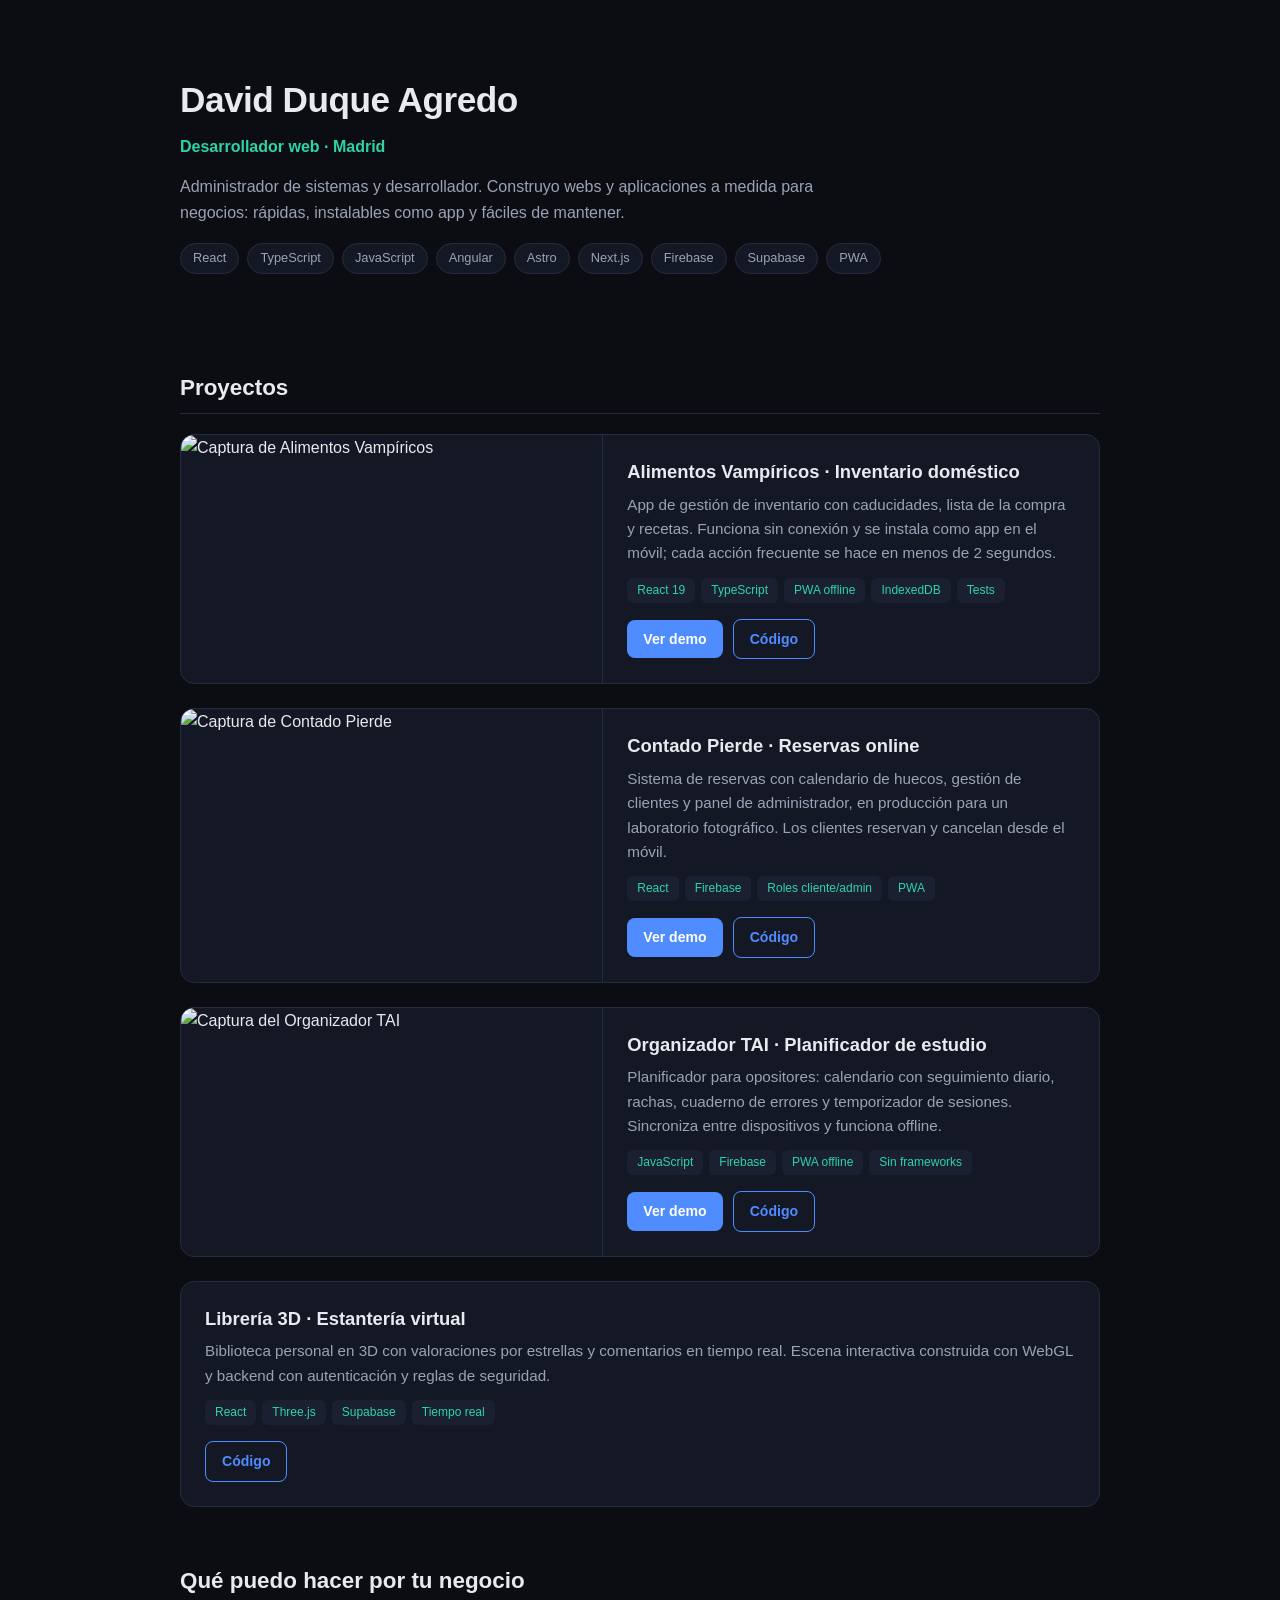
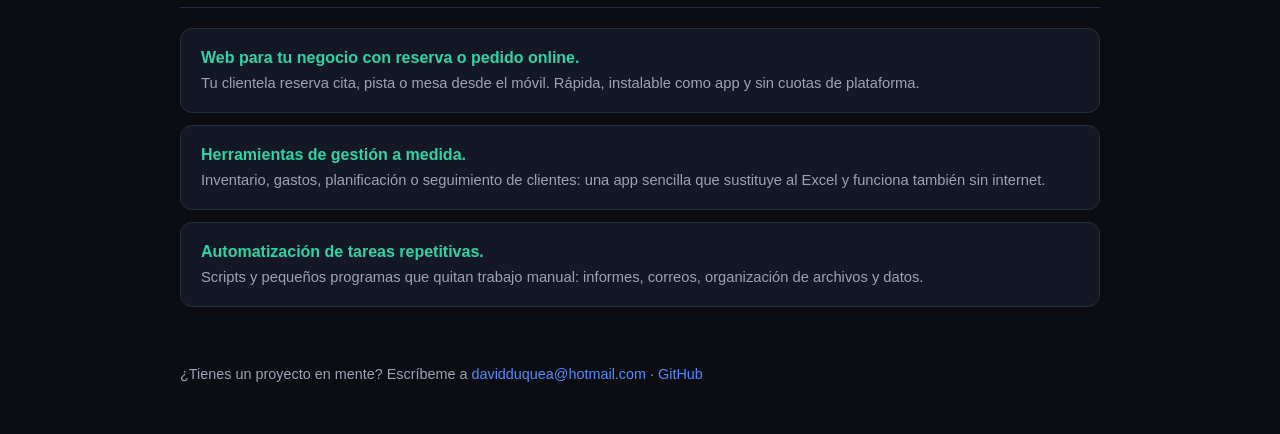
==== index.html @ e61945f4 "Rename 1-index.html to index.html" ====
<!DOCTYPE html>
<html lang="es">
<head>
<meta charset="UTF-8">
<meta name="viewport" content="width=device-width, initial-scale=1.0">
<title>David Duque Agredo · Desarrollador web</title>
<meta name="description" content="Portfolio de David Duque Agredo, desarrollador web en Madrid. Webs para negocios, apps de gestión a medida y automatización.">
<style>
  :root { --bg:#0b0d12; --panel:#141824; --panel2:#1a2030; --txt:#e8eaf0; --mut:#9aa3b5; --acc:#4f8cff; --acc2:#2dd4a7; }
  * { margin:0; padding:0; box-sizing:border-box; }
  body { background:var(--bg); color:var(--txt); font-family:-apple-system,BlinkMacSystemFont,"Segoe UI",Roboto,"Helvetica Neue",Arial,sans-serif; line-height:1.6; }
  .wrap { max-width:960px; margin:0 auto; padding:0 20px; }
  header { padding:72px 0 40px; }
  h1 { font-size:2.2rem; letter-spacing:-.5px; }
  .tag { color:var(--acc2); font-weight:600; margin-top:6px; }
  .intro { color:var(--mut); max-width:640px; margin-top:14px; }
  .badges { margin-top:18px; display:flex; flex-wrap:wrap; gap:8px; }
  .badge { background:var(--panel); border:1px solid #242c3f; color:var(--mut); font-size:.8rem; padding:4px 12px; border-radius:999px; }
  h2 { font-size:1.4rem; margin:56px 0 20px; padding-bottom:8px; border-bottom:1px solid #242c3f; }
  .proj { background:var(--panel); border:1px solid #242c3f; border-radius:14px; overflow:hidden; margin-bottom:24px; display:flex; flex-direction:column; }
  .proj img { width:100%; display:block; border-bottom:1px solid #242c3f; }
  .proj-body { padding:22px 24px 24px; }
  .proj h3 { font-size:1.15rem; margin-bottom:6px; }
  .proj p { color:var(--mut); font-size:.95rem; }
  .tech { margin:12px 0 16px; display:flex; flex-wrap:wrap; gap:6px; }
  .tech span { background:var(--panel2); color:var(--acc2); font-size:.75rem; padding:3px 10px; border-radius:6px; }
  .btns a { display:inline-block; text-decoration:none; font-size:.88rem; font-weight:600; padding:8px 16px; border-radius:8px; margin-right:10px; }
  .btns .demo { background:var(--acc); color:#fff; }
  .btns .code { background:transparent; color:var(--acc); border:1px solid var(--acc); }
  ul.serv { list-style:none; }
  ul.serv li { background:var(--panel); border:1px solid #242c3f; border-radius:12px; padding:16px 20px; margin-bottom:12px; }
  ul.serv b { color:var(--acc2); }
  ul.serv p { color:var(--mut); font-size:.92rem; margin-top:2px; }
  footer { margin:56px 0 48px; color:var(--mut); font-size:.9rem; }
  footer a { color:var(--acc); text-decoration:none; }
  @media (min-width:720px){ .proj{flex-direction:row;} .proj img{width:46%;border-bottom:none;border-right:1px solid #242c3f;object-fit:cover;} .proj-body{flex:1;} }
</style>
</head>
<body>
<div class="wrap">
  <header>
    <h1>David Duque Agredo</h1>
    <div class="tag">Desarrollador web · Madrid</div>
    <p class="intro">Administrador de sistemas y desarrollador. Construyo webs y aplicaciones a medida para negocios: rápidas, instalables como app y fáciles de mantener.</p>
    <div class="badges">
      <span class="badge">React</span><span class="badge">TypeScript</span><span class="badge">JavaScript</span>
      <span class="badge">Angular</span><span class="badge">Astro</span><span class="badge">Next.js</span>
      <span class="badge">Firebase</span><span class="badge">Supabase</span><span class="badge">PWA</span>
    </div>
  </header>

  <h2>Proyectos</h2>

  <div class="proj">
    <img src="img/supervampiros.png" alt="Captura de Alimentos Vampíricos">
    <div class="proj-body">
      <h3>Alimentos Vampíricos · Inventario doméstico</h3>
      <p>App de gestión de inventario con caducidades, lista de la compra y recetas. Funciona sin conexión y se instala como app en el móvil; cada acción frecuente se hace en menos de 2 segundos.</p>
      <div class="tech"><span>React 19</span><span>TypeScript</span><span>PWA offline</span><span>IndexedDB</span><span>Tests</span></div>
      <div class="btns"><a class="demo" href="supervampiros/">Ver demo</a><a class="code" href="https://github.com/kagobio/superVampiros">Código</a></div>
    </div>
  </div>

  <div class="proj">
    <img src="img/contado-pierde.png" alt="Captura de Contado Pierde">
    <div class="proj-body">
      <h3>Contado Pierde · Reservas online</h3>
      <p>Sistema de reservas con calendario de huecos, gestión de clientes y panel de administrador, en producción para un laboratorio fotográfico. Los clientes reservan y cancelan desde el móvil.</p>
      <div class="tech"><span>React</span><span>Firebase</span><span>Roles cliente/admin</span><span>PWA</span></div>
      <div class="btns"><a class="demo" href="contado-pierde/">Ver demo</a><a class="code" href="https://github.com/kagobio/contado-pierde">Código</a></div>
    </div>
  </div>

  <div class="proj">
    <img src="img/organizadortai.png" alt="Captura del Organizador TAI">
    <div class="proj-body">
      <h3>Organizador TAI · Planificador de estudio</h3>
      <p>Planificador para opositores: calendario con seguimiento diario, rachas, cuaderno de errores y temporizador de sesiones. Sincroniza entre dispositivos y funciona offline.</p>
      <div class="tech"><span>JavaScript</span><span>Firebase</span><span>PWA offline</span><span>Sin frameworks</span></div>
      <div class="btns"><a class="demo" href="organizadortai/">Ver demo</a><a class="code" href="https://github.com/kagobio/organizadorTAI">Código</a></div>
    </div>
  </div>

  <div class="proj">
    <div class="proj-body">
      <h3>Librería 3D · Estantería virtual</h3>
      <p>Biblioteca personal en 3D con valoraciones por estrellas y comentarios en tiempo real. Escena interactiva construida con WebGL y backend con autenticación y reglas de seguridad.</p>
      <div class="tech"><span>React</span><span>Three.js</span><span>Supabase</span><span>Tiempo real</span></div>
      <div class="btns"><a class="code" href="https://github.com/kagobio/Libreria">Código</a></div>
    </div>
  </div>

  <h2>Qué puedo hacer por tu negocio</h2>
  <ul class="serv">
    <li><b>Web para tu negocio con reserva o pedido online.</b><p>Tu clientela reserva cita, pista o mesa desde el móvil. Rápida, instalable como app y sin cuotas de plataforma.</p></li>
    <li><b>Herramientas de gestión a medida.</b><p>Inventario, gastos, planificación o seguimiento de clientes: una app sencilla que sustituye al Excel y funciona también sin internet.</p></li>
    <li><b>Automatización de tareas repetitivas.</b><p>Scripts y pequeños programas que quitan trabajo manual: informes, correos, organización de archivos y datos.</p></li>
  </ul>

  <footer>
    ¿Tienes un proyecto en mente? Escríbeme a <a href="mailto:davidduquea@hotmail.com">davidduquea@hotmail.com</a> ·
    <a href="https://github.com/kagobio">GitHub</a>
  </footer>
</div>
</body>
</html>
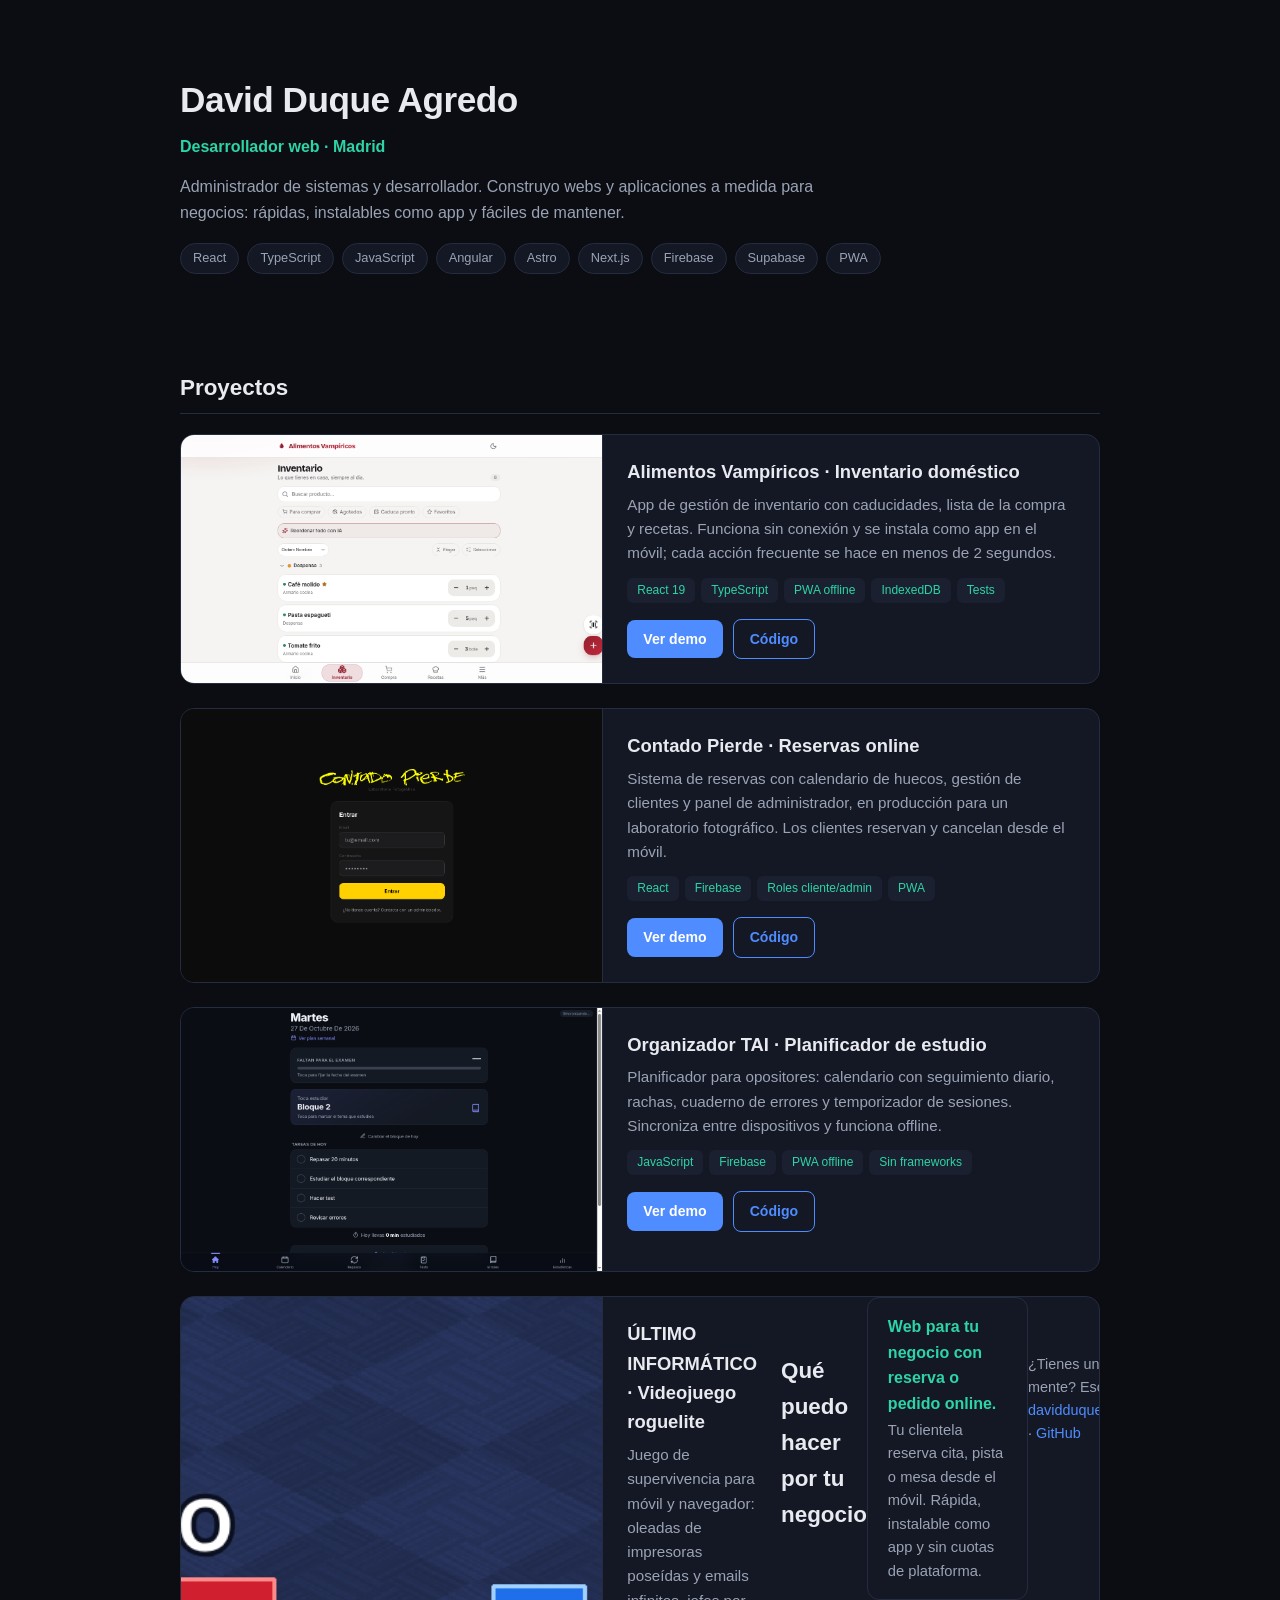
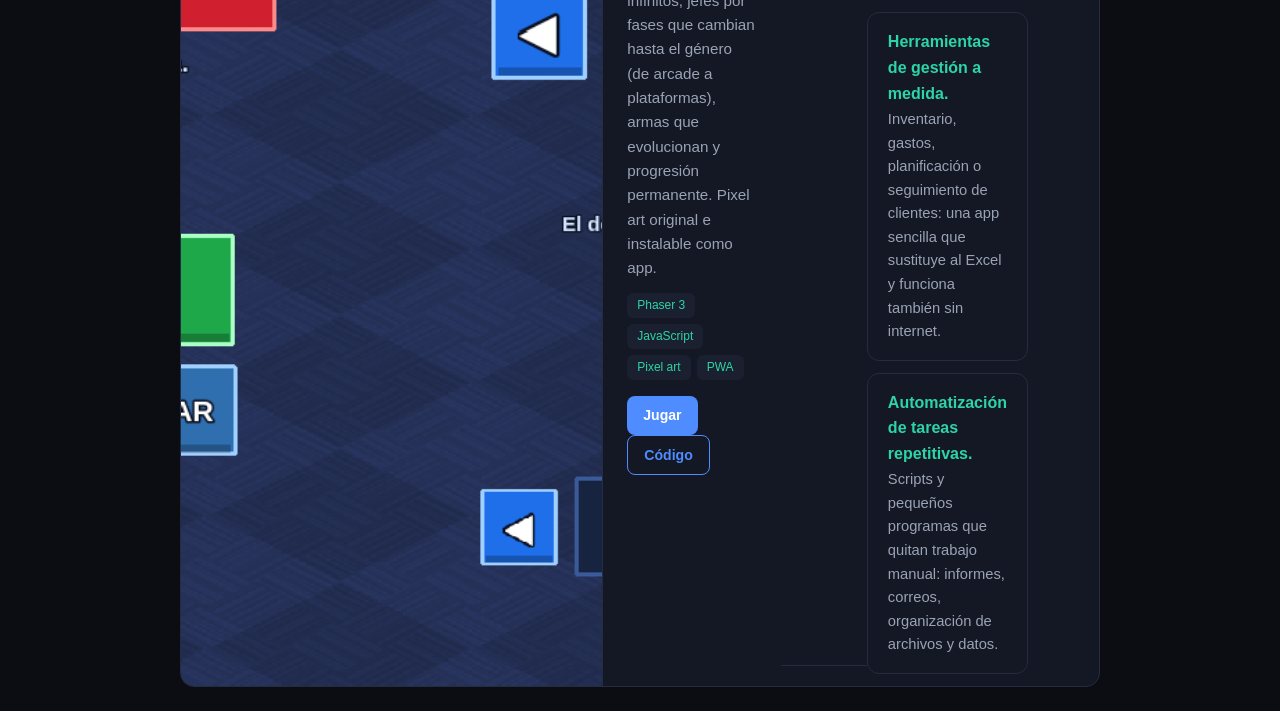
==== commit 3705dd8c: "Sustituye Librería 3D por el juego ÚLTIMO INFORMÁTICO en el portfolio" ====
--- a/index.html
+++ b/index.html
@@ -82,13 +82,13 @@
   </div>
 
   <div class="proj">
+    <img src="img/ultimo-informatico.png" alt="Captura de ÚLTIMO INFORMÁTICO">
     <div class="proj-body">
-      <h3>Librería 3D · Estantería virtual</h3>
-      <p>Biblioteca personal en 3D con valoraciones por estrellas y comentarios en tiempo real. Escena interactiva construida con WebGL y backend con autenticación y reglas de seguridad.</p>
-      <div class="tech"><span>React</span><span>Three.js</span><span>Supabase</span><span>Tiempo real</span></div>
-      <div class="btns"><a class="code" href="https://github.com/kagobio/Libreria">Código</a></div>
+      <h3>ÚLTIMO INFORMÁTICO · Videojuego roguelite</h3>
+      <p>Juego de supervivencia para móvil y navegador: oleadas de impresoras poseídas y emails infinitos, jefes por fases que cambian hasta el género (de arcade a plataformas), armas que evolucionan y progresión permanente. Pixel art original e instalable como app.</p>
+      <div class="tech"><span>Phaser 3</span><span>JavaScript</span><span>Pixel art</span><span>PWA</span></div>
+      <div class="btns"><a class="demo" href="ultimo-informatico/">Jugar</a><a class="code" href="https://github.com/kagobio/ultimo-informatico">Código</a></div>
     </div>
-  </div>
 
   <h2>Qué puedo hacer por tu negocio</h2>
   <ul class="serv">
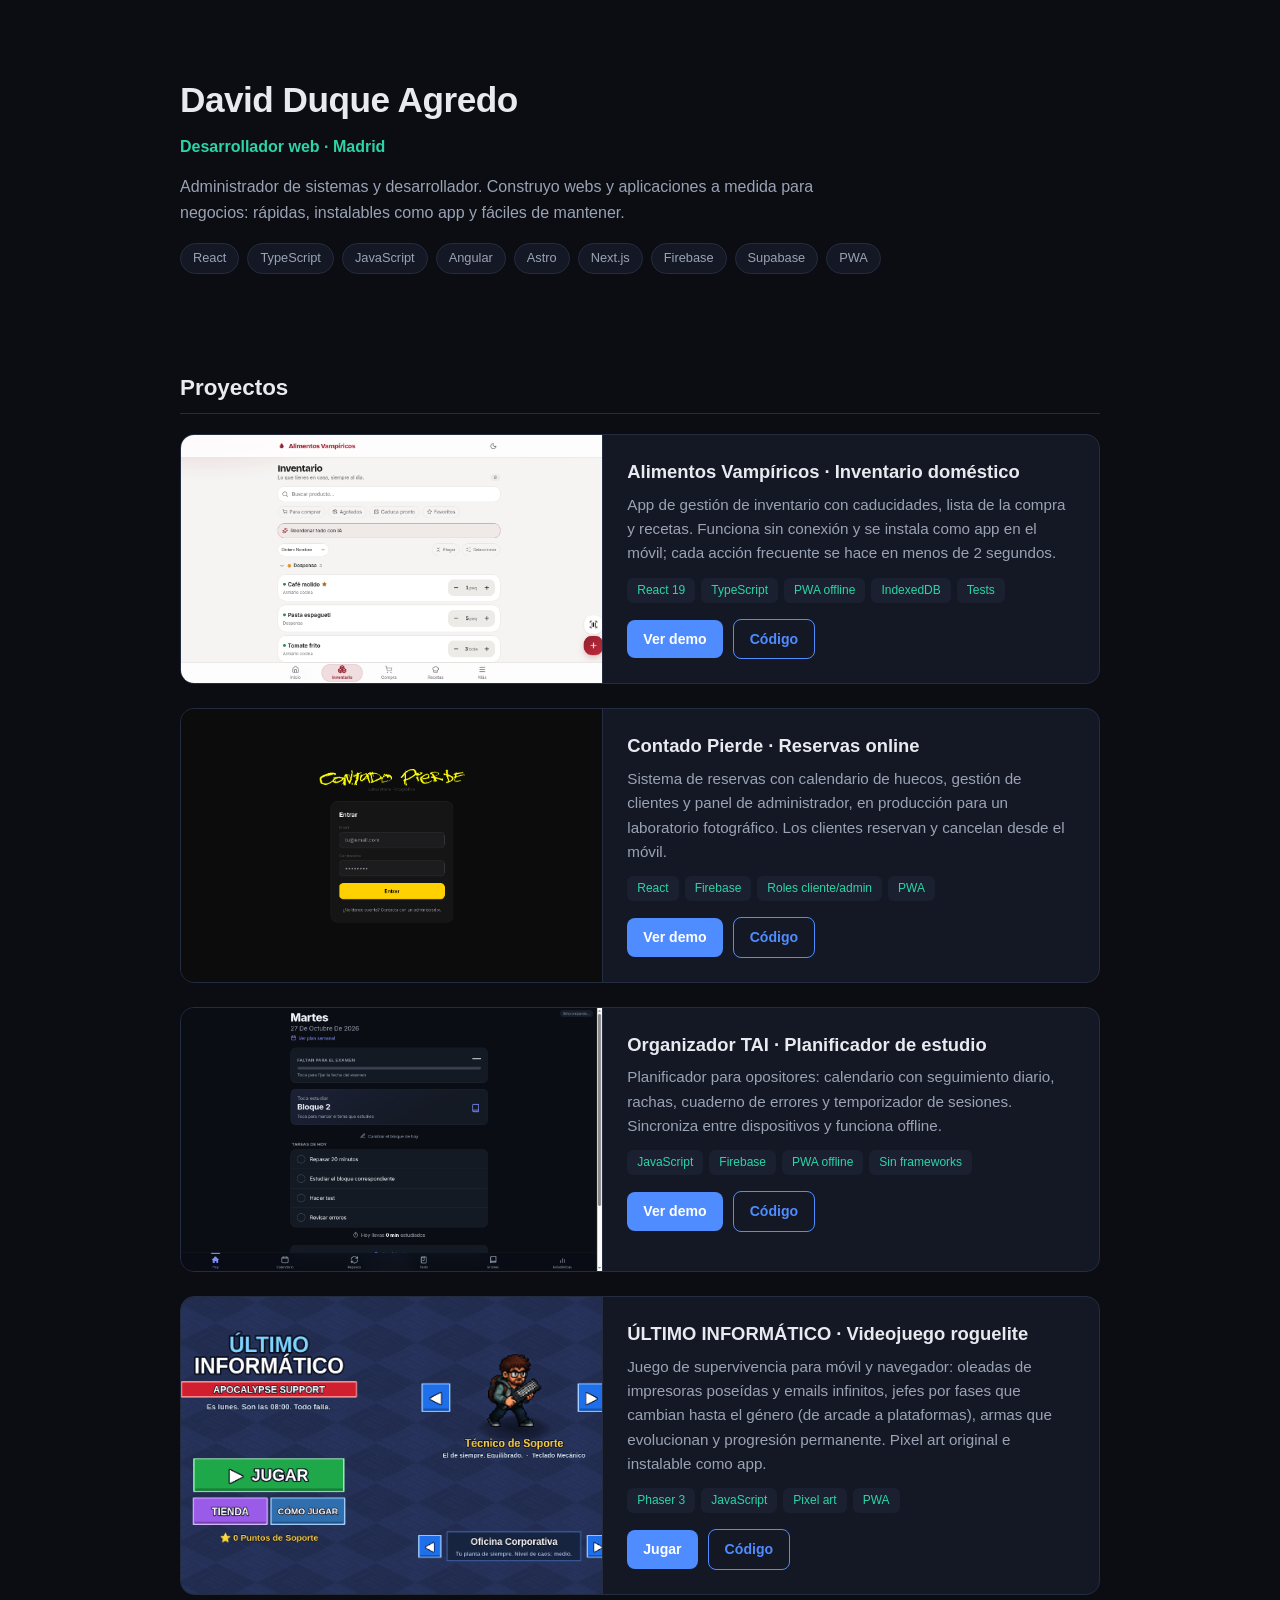
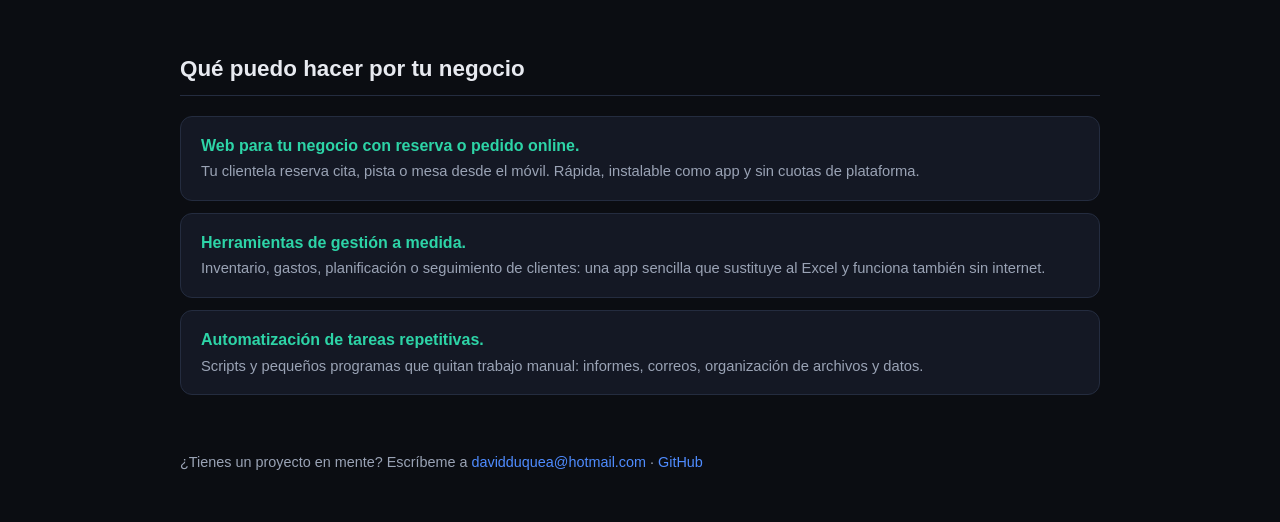
==== commit 1f320f06: "Arregla el cierre de la tarjeta del juego (la sección de servicios quedaba dentro)" ====
--- a/index.html
+++ b/index.html
@@ -89,6 +89,7 @@
       <div class="tech"><span>Phaser 3</span><span>JavaScript</span><span>Pixel art</span><span>PWA</span></div>
       <div class="btns"><a class="demo" href="ultimo-informatico/">Jugar</a><a class="code" href="https://github.com/kagobio/ultimo-informatico">Código</a></div>
     </div>
+  </div>
 
   <h2>Qué puedo hacer por tu negocio</h2>
   <ul class="serv">
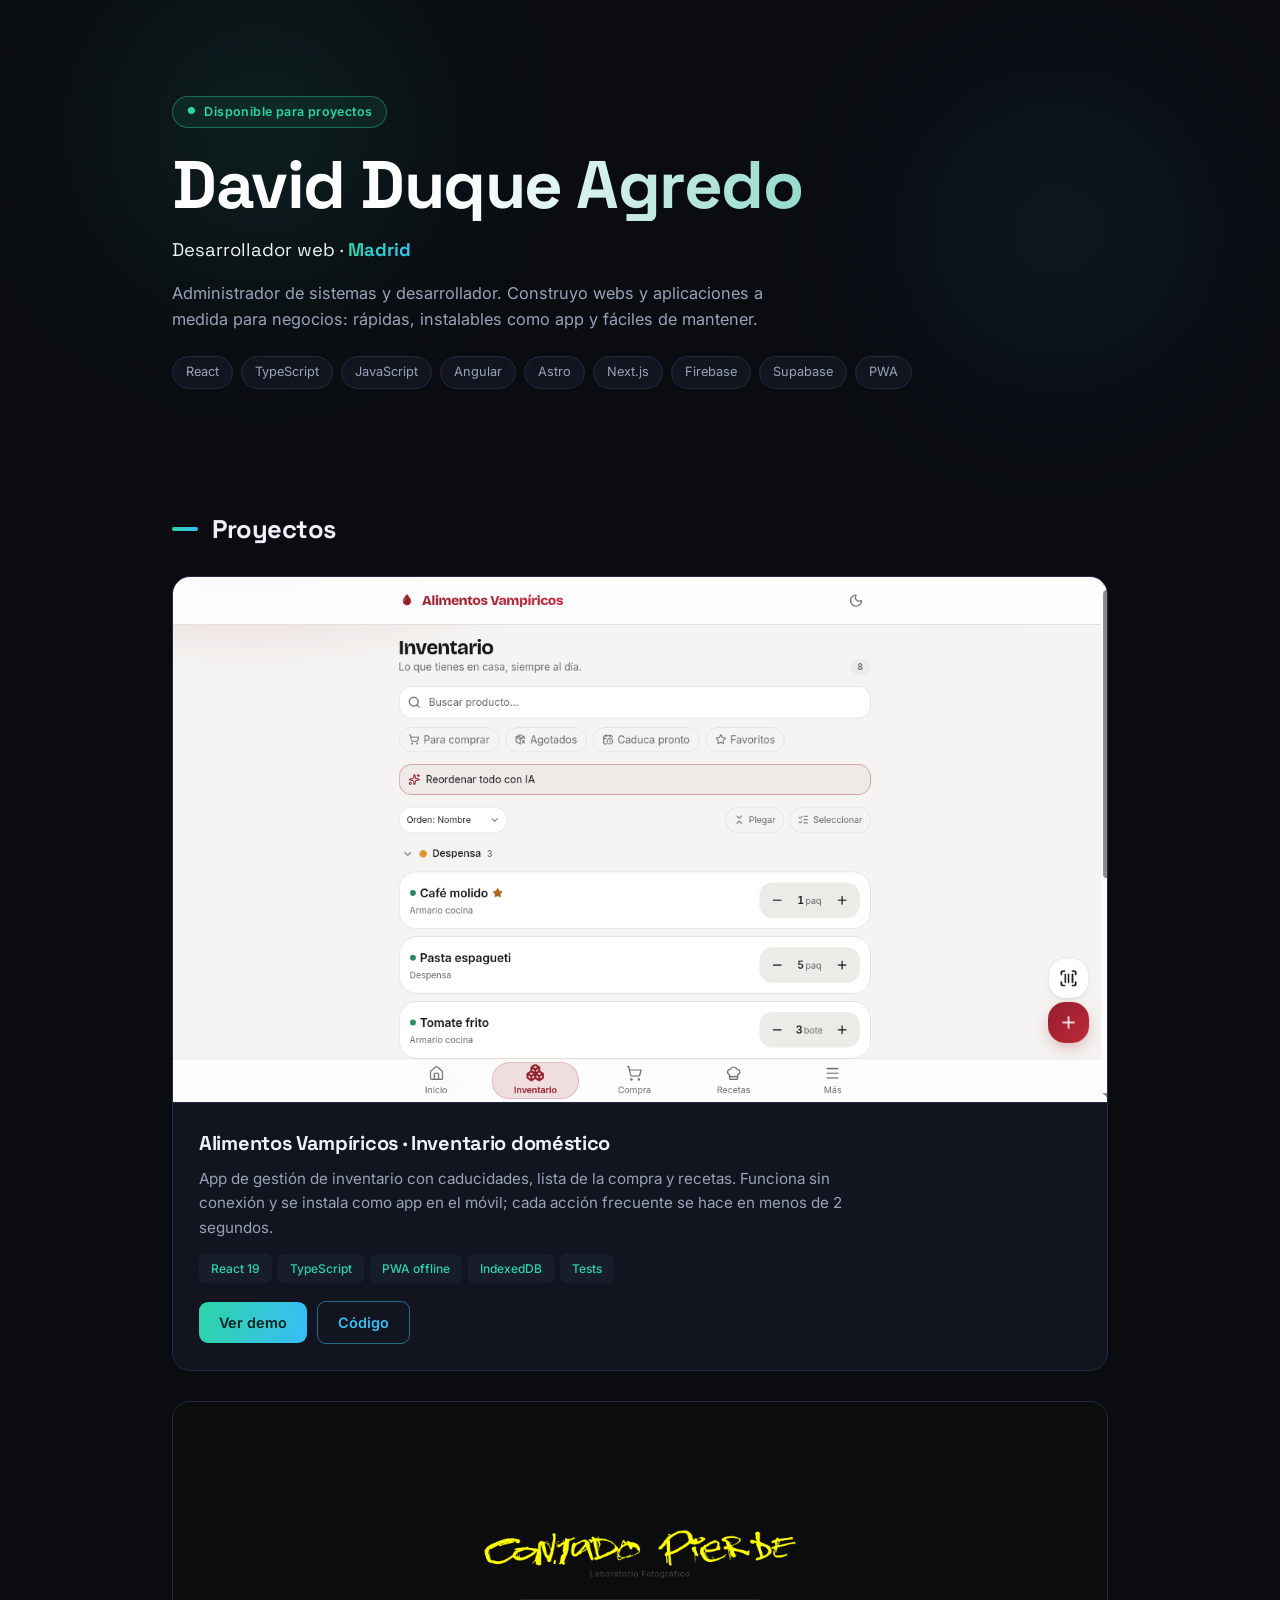
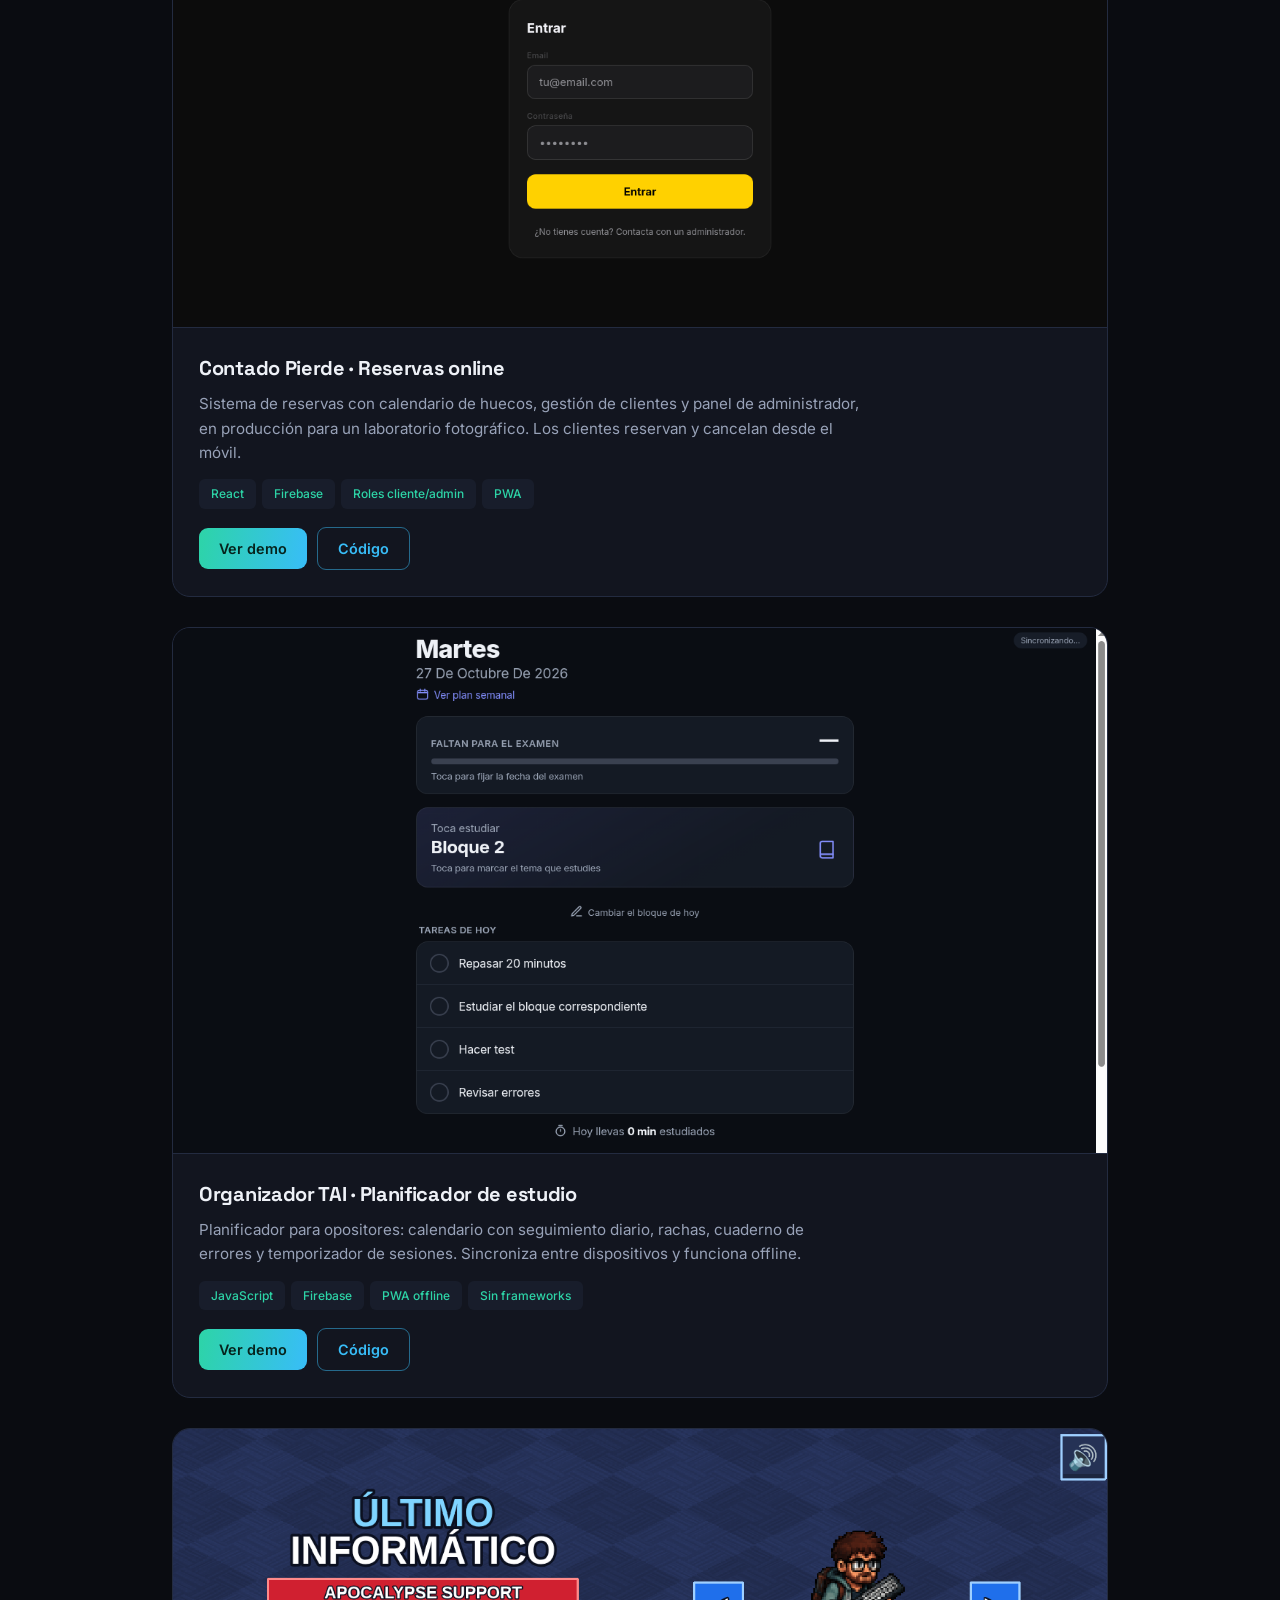
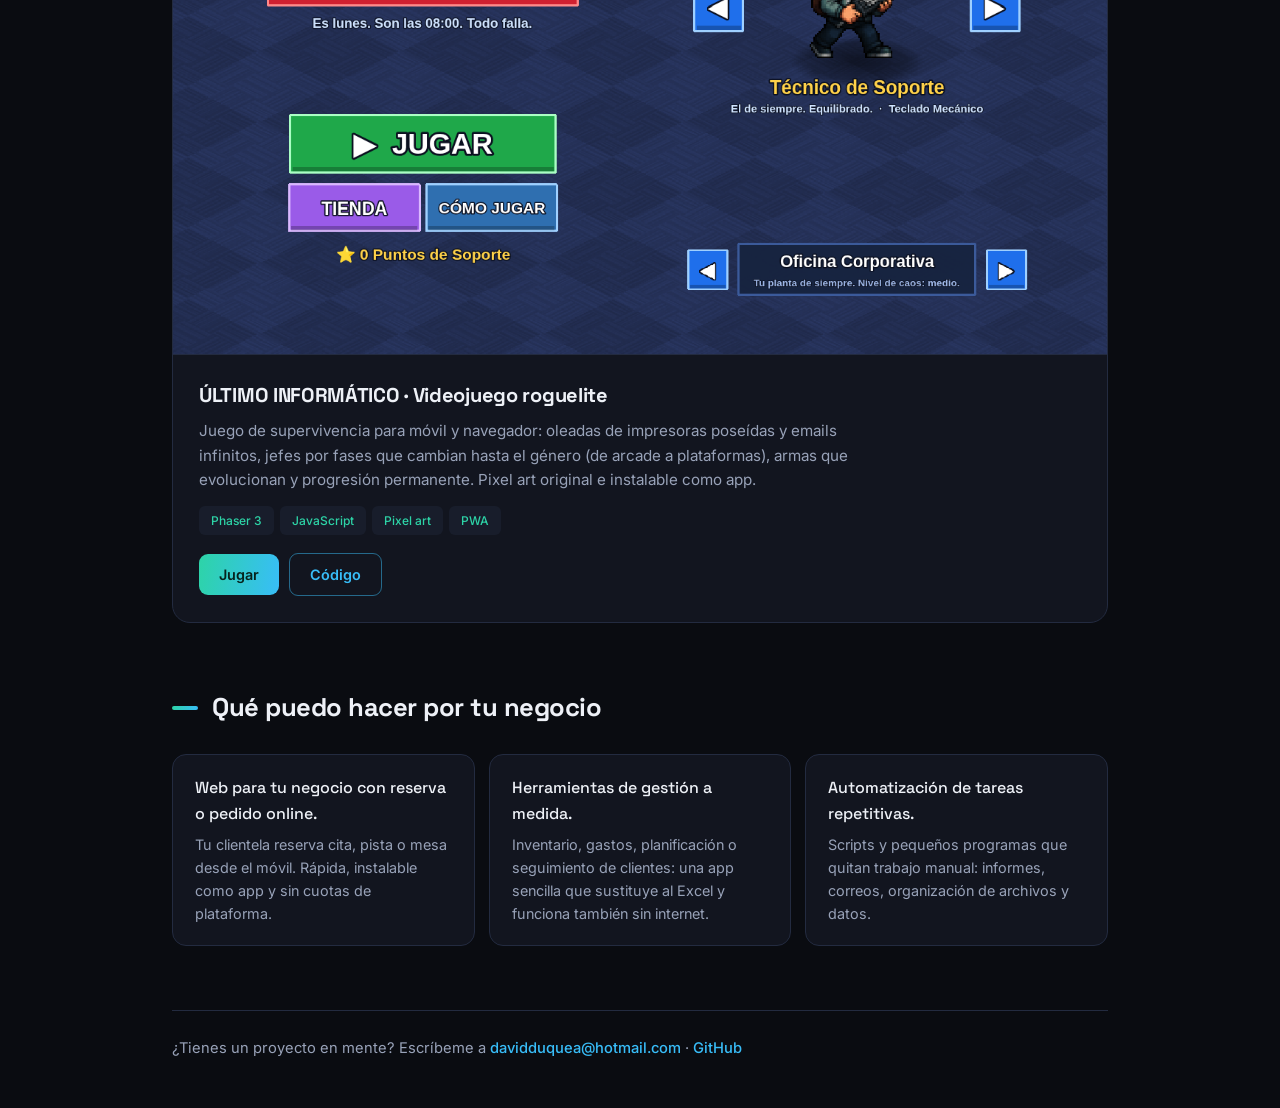
==== commit 3daa6d39: "Rediseño visual: cabecera con presencia, tarjetas escaparate y micro-animaciones" ====
--- a/index.html
+++ b/index.html
@@ -5,42 +5,96 @@
 <meta name="viewport" content="width=device-width, initial-scale=1.0">
 <title>David Duque Agredo · Desarrollador web</title>
 <meta name="description" content="Portfolio de David Duque Agredo, desarrollador web en Madrid. Webs para negocios, apps de gestión a medida y automatización.">
+<link rel="preconnect" href="https://fonts.googleapis.com">
+<link rel="preconnect" href="https://fonts.gstatic.com" crossorigin>
+<link href="https://fonts.googleapis.com/css2?family=Space+Grotesk:wght@400;500;700&family=Inter:wght@400;500;600&display=swap" rel="stylesheet">
 <style>
-  :root { --bg:#0b0d12; --panel:#141824; --panel2:#1a2030; --txt:#e8eaf0; --mut:#9aa3b5; --acc:#4f8cff; --acc2:#2dd4a7; }
+  :root {
+    --bg:#0a0c11; --panel:#12151f; --panel2:#181d2b; --line:#232b40;
+    --txt:#eef1f7; --mut:#98a2b8;
+    --acc:#38bdf8; --acc2:#2dd4a7;
+    --grad:linear-gradient(100deg,var(--acc2),var(--acc));
+  }
   * { margin:0; padding:0; box-sizing:border-box; }
-  body { background:var(--bg); color:var(--txt); font-family:-apple-system,BlinkMacSystemFont,"Segoe UI",Roboto,"Helvetica Neue",Arial,sans-serif; line-height:1.6; }
-  .wrap { max-width:960px; margin:0 auto; padding:0 20px; }
-  header { padding:72px 0 40px; }
-  h1 { font-size:2.2rem; letter-spacing:-.5px; }
-  .tag { color:var(--acc2); font-weight:600; margin-top:6px; }
-  .intro { color:var(--mut); max-width:640px; margin-top:14px; }
-  .badges { margin-top:18px; display:flex; flex-wrap:wrap; gap:8px; }
-  .badge { background:var(--panel); border:1px solid #242c3f; color:var(--mut); font-size:.8rem; padding:4px 12px; border-radius:999px; }
-  h2 { font-size:1.4rem; margin:56px 0 20px; padding-bottom:8px; border-bottom:1px solid #242c3f; }
-  .proj { background:var(--panel); border:1px solid #242c3f; border-radius:14px; overflow:hidden; margin-bottom:24px; display:flex; flex-direction:column; }
-  .proj img { width:100%; display:block; border-bottom:1px solid #242c3f; }
-  .proj-body { padding:22px 24px 24px; }
-  .proj h3 { font-size:1.15rem; margin-bottom:6px; }
-  .proj p { color:var(--mut); font-size:.95rem; }
-  .tech { margin:12px 0 16px; display:flex; flex-wrap:wrap; gap:6px; }
-  .tech span { background:var(--panel2); color:var(--acc2); font-size:.75rem; padding:3px 10px; border-radius:6px; }
-  .btns a { display:inline-block; text-decoration:none; font-size:.88rem; font-weight:600; padding:8px 16px; border-radius:8px; margin-right:10px; }
-  .btns .demo { background:var(--acc); color:#fff; }
-  .btns .code { background:transparent; color:var(--acc); border:1px solid var(--acc); }
-  ul.serv { list-style:none; }
-  ul.serv li { background:var(--panel); border:1px solid #242c3f; border-radius:12px; padding:16px 20px; margin-bottom:12px; }
-  ul.serv b { color:var(--acc2); }
-  ul.serv p { color:var(--mut); font-size:.92rem; margin-top:2px; }
-  footer { margin:56px 0 48px; color:var(--mut); font-size:.9rem; }
-  footer a { color:var(--acc); text-decoration:none; }
-  @media (min-width:720px){ .proj{flex-direction:row;} .proj img{width:46%;border-bottom:none;border-right:1px solid #242c3f;object-fit:cover;} .proj-body{flex:1;} }
+  html { scroll-behavior:smooth; }
+  body { background:var(--bg); color:var(--txt); font-family:'Inter',-apple-system,BlinkMacSystemFont,"Segoe UI",Roboto,sans-serif; line-height:1.6; overflow-x:hidden; }
+  ::selection { background:rgba(45,212,167,.35); }
+  .wrap { max-width:980px; margin:0 auto; padding:0 22px; }
+
+  /* cabecera con aura */
+  header { position:relative; padding:96px 0 56px; }
+  header::before, header::after {
+    content:""; position:absolute; border-radius:50%; filter:blur(90px); z-index:-1; opacity:.5;
+  }
+  header::before { width:420px; height:420px; top:-80px; left:-120px; background:radial-gradient(circle,rgba(45,212,167,.35),transparent 65%); animation:flotar 11s ease-in-out infinite; }
+  header::after { width:380px; height:380px; top:40px; right:-140px; background:radial-gradient(circle,rgba(56,189,248,.30),transparent 65%); animation:flotar 13s ease-in-out infinite reverse; }
+  @keyframes flotar { 0%,100%{transform:translate(0,0) scale(1);} 50%{transform:translate(30px,24px) scale(1.08);} }
+
+  .pill { display:inline-block; font-size:.78rem; font-weight:600; letter-spacing:.4px; color:var(--acc2);
+    border:1px solid rgba(45,212,167,.4); background:rgba(45,212,167,.08); padding:5px 14px; border-radius:999px; margin-bottom:22px; }
+  .pill::before { content:"●"; margin-right:8px; font-size:.6rem; vertical-align:2px; animation:latido 2.2s ease-in-out infinite; }
+  @keyframes latido { 0%,100%{opacity:1;} 50%{opacity:.35;} }
+
+  h1 { font-family:'Space Grotesk',sans-serif; font-size:clamp(2.6rem,7vw,4.2rem); font-weight:700; letter-spacing:-1.5px; line-height:1.05;
+    background:linear-gradient(100deg,#fff 30%,#8fd8c9 70%,#7cc7f5); -webkit-background-clip:text; background-clip:text; -webkit-text-fill-color:transparent; }
+  .tag { font-family:'Space Grotesk',sans-serif; font-size:1.15rem; margin-top:14px; color:var(--txt); }
+  .tag b { background:var(--grad); -webkit-background-clip:text; background-clip:text; -webkit-text-fill-color:transparent; }
+  .intro { color:var(--mut); max-width:620px; margin-top:16px; font-size:1.02rem; }
+  .badges { margin-top:24px; display:flex; flex-wrap:wrap; gap:8px; }
+  .badge { background:var(--panel); border:1px solid var(--line); color:var(--mut); font-size:.8rem; padding:5px 13px; border-radius:999px; transition:all .25s ease; }
+  .badge:hover { color:var(--txt); border-color:var(--acc2); transform:translateY(-2px); }
+
+  h2 { font-family:'Space Grotesk',sans-serif; font-size:1.6rem; letter-spacing:-.5px; margin:64px 0 26px; display:flex; align-items:center; gap:14px; }
+  h2::before { content:""; width:26px; height:4px; border-radius:2px; background:var(--grad); flex:none; }
+
+  /* tarjetas escaparate */
+  .proj { background:var(--panel); border:1px solid var(--line); border-radius:18px; overflow:hidden; margin-bottom:30px;
+    transition:transform .3s ease, border-color .3s ease, box-shadow .3s ease; }
+  .proj:hover { transform:translateY(-5px); border-color:rgba(45,212,167,.45); box-shadow:0 18px 50px -18px rgba(0,0,0,.7), 0 0 0 1px rgba(45,212,167,.12); }
+  .proj-img { overflow:hidden; border-bottom:1px solid var(--line); }
+  .proj img { width:100%; aspect-ratio:16/9; object-fit:cover; object-position:top; display:block; transition:transform .5s ease; }
+  .proj:hover img { transform:scale(1.035); }
+  .proj-body { padding:24px 26px 26px; }
+  .proj h3 { font-family:'Space Grotesk',sans-serif; font-size:1.25rem; letter-spacing:-.3px; margin-bottom:8px; }
+  .proj p { color:var(--mut); font-size:.95rem; max-width:660px; }
+  .tech { margin:14px 0 18px; display:flex; flex-wrap:wrap; gap:6px; }
+  .tech span { background:var(--panel2); color:var(--acc2); font-size:.75rem; font-weight:500; padding:4px 11px; border-radius:6px; border:1px solid transparent; }
+  .btns a { display:inline-block; text-decoration:none; font-size:.9rem; font-weight:600; padding:9px 20px; border-radius:9px; margin-right:10px; transition:all .25s ease; }
+  .btns .demo { background:var(--grad); color:#06231c; }
+  .btns .demo:hover { filter:brightness(1.1); transform:translateY(-2px); box-shadow:0 8px 22px -8px rgba(45,212,167,.55); }
+  .btns .code { background:transparent; color:var(--acc); border:1px solid rgba(56,189,248,.5); }
+  .btns .code:hover { background:rgba(56,189,248,.1); transform:translateY(-2px); }
+
+  /* servicios */
+  ul.serv { list-style:none; display:grid; gap:14px; }
+  @media (min-width:720px){ ul.serv { grid-template-columns:repeat(3,1fr); } }
+  ul.serv li { background:var(--panel); border:1px solid var(--line); border-radius:14px; padding:20px 22px; position:relative; transition:all .3s ease; }
+  ul.serv li::before { content:""; position:absolute; top:0; left:22px; right:22px; height:2px; background:var(--grad); border-radius:2px; opacity:0; transition:opacity .3s ease; }
+  ul.serv li:hover { transform:translateY(-4px); border-color:rgba(56,189,248,.4); }
+  ul.serv li:hover::before { opacity:1; }
+  ul.serv b { color:var(--txt); font-family:'Space Grotesk',sans-serif; font-weight:500; display:block; margin-bottom:6px; }
+  ul.serv p { color:var(--mut); font-size:.9rem; }
+
+  footer { margin:64px 0 48px; padding-top:26px; border-top:1px solid var(--line); color:var(--mut); font-size:.92rem; }
+  footer a { color:var(--acc); text-decoration:none; font-weight:500; }
+  footer a:hover { text-decoration:underline; }
+
+  /* aparición al hacer scroll */
+  .reveal { opacity:0; transform:translateY(22px); transition:opacity .7s ease, transform .7s ease; }
+  .reveal.visible { opacity:1; transform:none; }
+  @media (prefers-reduced-motion:reduce) {
+    .reveal { opacity:1; transform:none; transition:none; }
+    header::before, header::after, .pill::before { animation:none; }
+    html { scroll-behavior:auto; }
+  }
 </style>
 </head>
 <body>
 <div class="wrap">
   <header>
+    <span class="pill">Disponible para proyectos</span>
     <h1>David Duque Agredo</h1>
-    <div class="tag">Desarrollador web · Madrid</div>
+    <div class="tag">Desarrollador web · <b>Madrid</b></div>
     <p class="intro">Administrador de sistemas y desarrollador. Construyo webs y aplicaciones a medida para negocios: rápidas, instalables como app y fáciles de mantener.</p>
     <div class="badges">
       <span class="badge">React</span><span class="badge">TypeScript</span><span class="badge">JavaScript</span>
@@ -51,8 +105,8 @@
 
   <h2>Proyectos</h2>
 
-  <div class="proj">
-    <img src="img/supervampiros.png" alt="Captura de Alimentos Vampíricos">
+  <div class="proj reveal">
+    <div class="proj-img"><img src="img/supervampiros.png" alt="Captura de Alimentos Vampíricos"></div>
     <div class="proj-body">
       <h3>Alimentos Vampíricos · Inventario doméstico</h3>
       <p>App de gestión de inventario con caducidades, lista de la compra y recetas. Funciona sin conexión y se instala como app en el móvil; cada acción frecuente se hace en menos de 2 segundos.</p>
@@ -61,8 +115,8 @@
     </div>
   </div>
 
-  <div class="proj">
-    <img src="img/contado-pierde.png" alt="Captura de Contado Pierde">
+  <div class="proj reveal">
+    <div class="proj-img"><img src="img/contado-pierde.png" alt="Captura de Contado Pierde"></div>
     <div class="proj-body">
       <h3>Contado Pierde · Reservas online</h3>
       <p>Sistema de reservas con calendario de huecos, gestión de clientes y panel de administrador, en producción para un laboratorio fotográfico. Los clientes reservan y cancelan desde el móvil.</p>
@@ -71,8 +125,8 @@
     </div>
   </div>
 
-  <div class="proj">
-    <img src="img/organizadortai.png" alt="Captura del Organizador TAI">
+  <div class="proj reveal">
+    <div class="proj-img"><img src="img/organizadortai.png" alt="Captura del Organizador TAI"></div>
     <div class="proj-body">
       <h3>Organizador TAI · Planificador de estudio</h3>
       <p>Planificador para opositores: calendario con seguimiento diario, rachas, cuaderno de errores y temporizador de sesiones. Sincroniza entre dispositivos y funciona offline.</p>
@@ -81,8 +135,8 @@
     </div>
   </div>
 
-  <div class="proj">
-    <img src="img/ultimo-informatico.png" alt="Captura de ÚLTIMO INFORMÁTICO">
+  <div class="proj reveal">
+    <div class="proj-img"><img src="img/ultimo-informatico.png" alt="Captura de ÚLTIMO INFORMÁTICO"></div>
     <div class="proj-body">
       <h3>ÚLTIMO INFORMÁTICO · Videojuego roguelite</h3>
       <p>Juego de supervivencia para móvil y navegador: oleadas de impresoras poseídas y emails infinitos, jefes por fases que cambian hasta el género (de arcade a plataformas), armas que evolucionan y progresión permanente. Pixel art original e instalable como app.</p>
@@ -91,11 +145,11 @@
     </div>
   </div>
 
-  <h2>Qué puedo hacer por tu negocio</h2>
+  <h2 class="reveal">Qué puedo hacer por tu negocio</h2>
   <ul class="serv">
-    <li><b>Web para tu negocio con reserva o pedido online.</b><p>Tu clientela reserva cita, pista o mesa desde el móvil. Rápida, instalable como app y sin cuotas de plataforma.</p></li>
-    <li><b>Herramientas de gestión a medida.</b><p>Inventario, gastos, planificación o seguimiento de clientes: una app sencilla que sustituye al Excel y funciona también sin internet.</p></li>
-    <li><b>Automatización de tareas repetitivas.</b><p>Scripts y pequeños programas que quitan trabajo manual: informes, correos, organización de archivos y datos.</p></li>
+    <li class="reveal"><b>Web para tu negocio con reserva o pedido online.</b><p>Tu clientela reserva cita, pista o mesa desde el móvil. Rápida, instalable como app y sin cuotas de plataforma.</p></li>
+    <li class="reveal"><b>Herramientas de gestión a medida.</b><p>Inventario, gastos, planificación o seguimiento de clientes: una app sencilla que sustituye al Excel y funciona también sin internet.</p></li>
+    <li class="reveal"><b>Automatización de tareas repetitivas.</b><p>Scripts y pequeños programas que quitan trabajo manual: informes, correos, organización de archivos y datos.</p></li>
   </ul>
 
   <footer>
@@ -103,5 +157,9 @@
     <a href="https://github.com/kagobio">GitHub</a>
   </footer>
 </div>
+<script>
+  const io = new IntersectionObserver((es) => es.forEach((e) => { if (e.isIntersecting) { e.target.classList.add('visible'); io.unobserve(e.target); } }), { threshold: .12 });
+  document.querySelectorAll('.reveal').forEach((el, i) => { el.style.transitionDelay = (i % 3) * 70 + 'ms'; io.observe(el); });
+</script>
 </body>
 </html>
